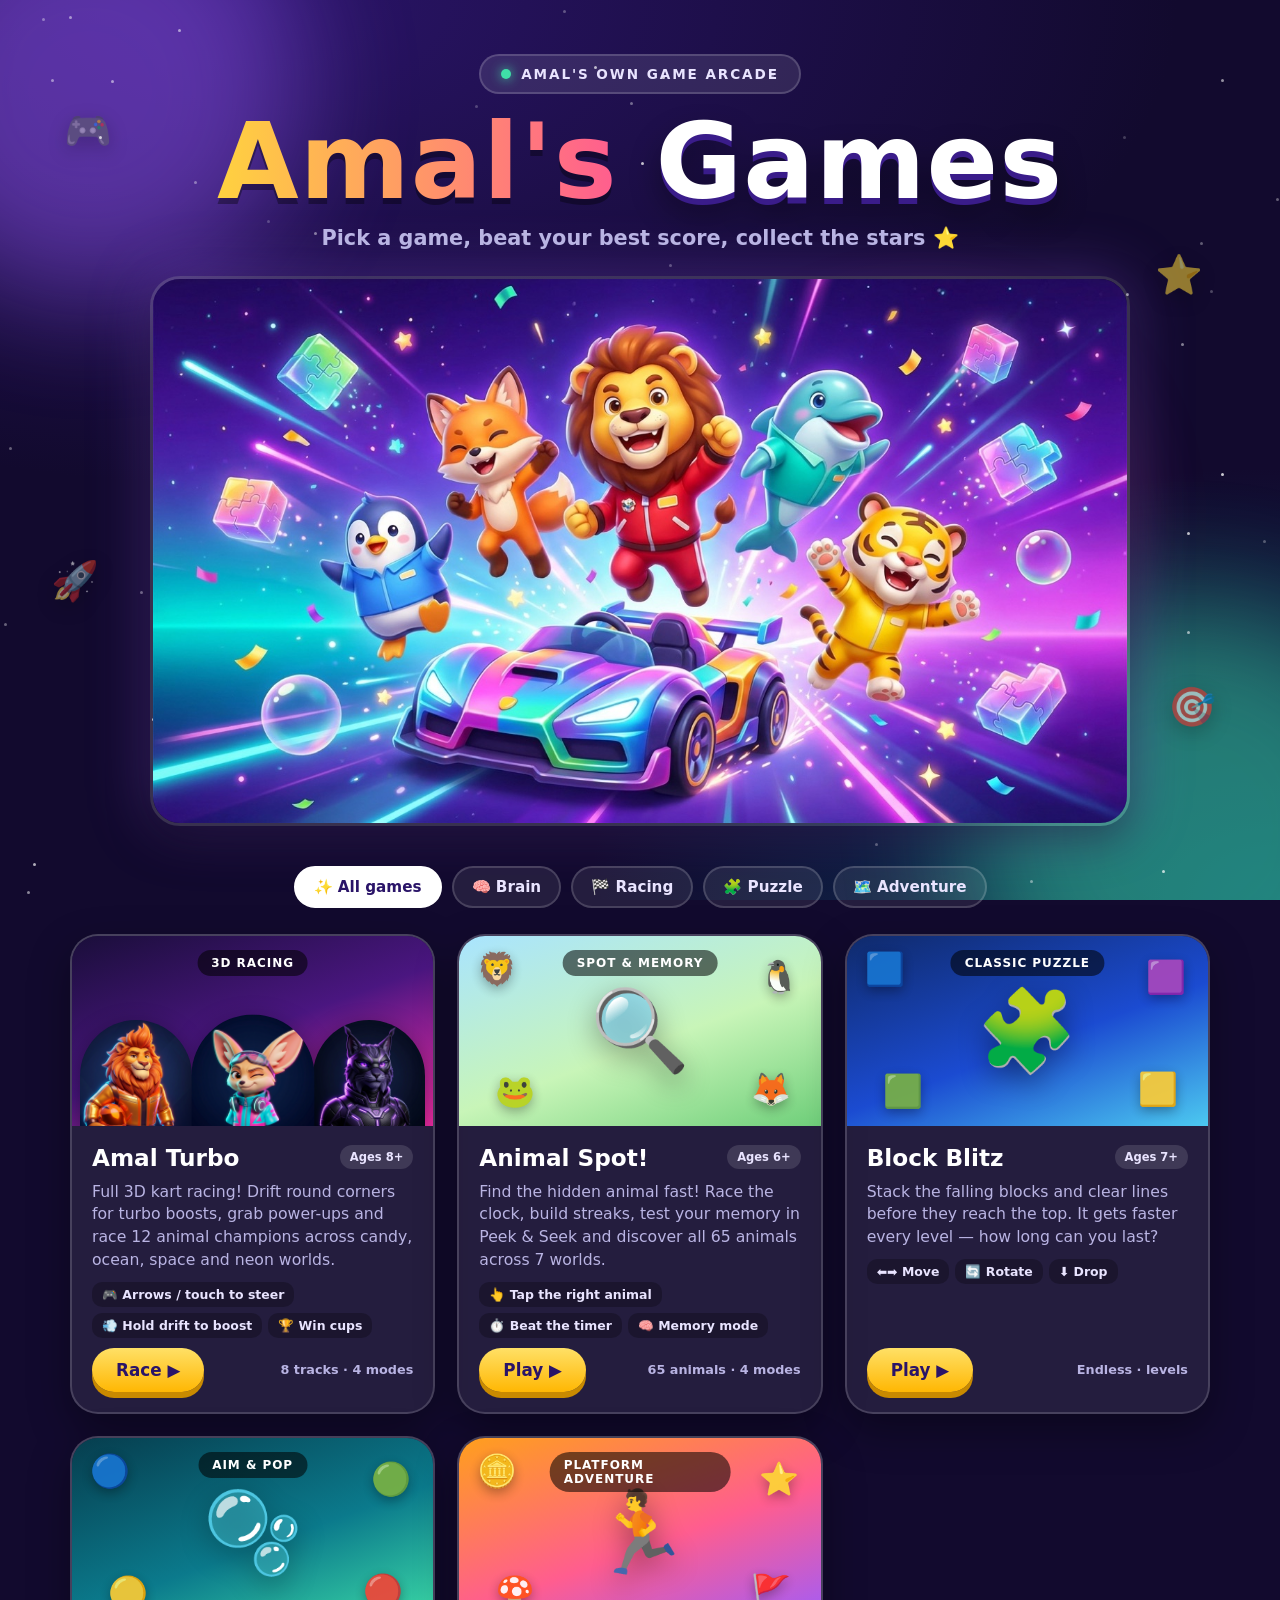
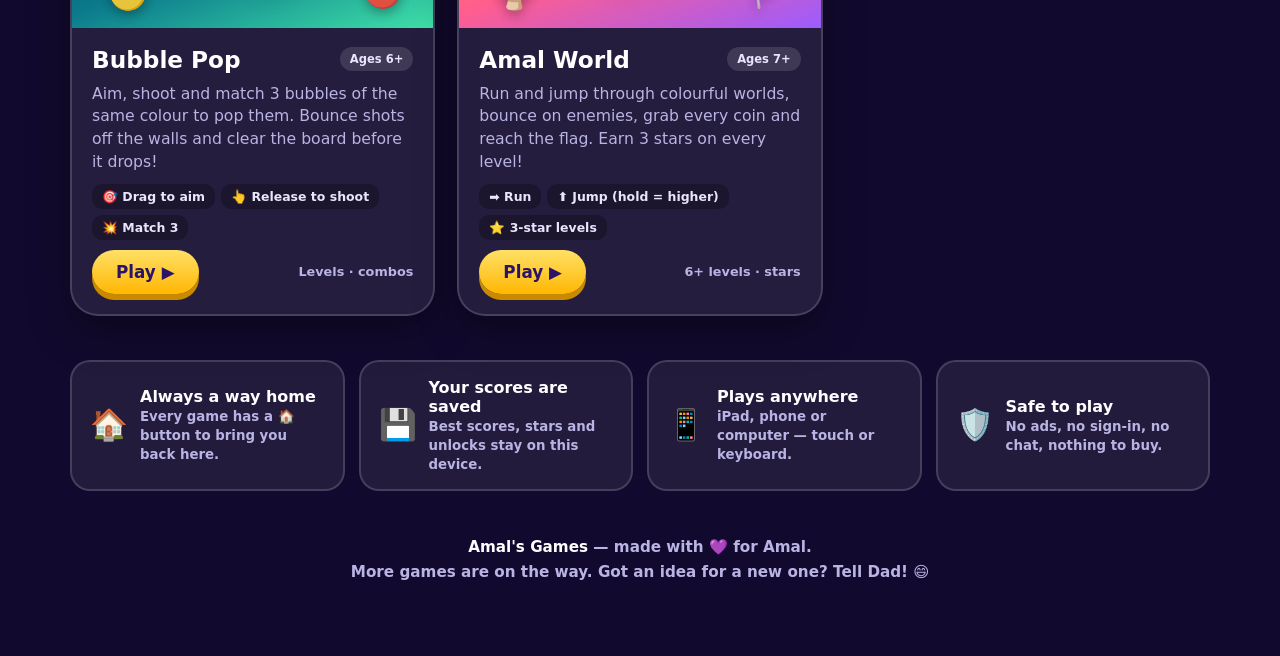
==== index.html @ 992d83ab "Amal's Games: rebrand + redesigned hub, 3 new games, back buttons, game refreshes - Rename hub to Am" ====
<!doctype html>
<html lang="en">
<head>
  <meta charset="UTF-8" />
  <meta name="viewport" content="width=device-width, initial-scale=1.0, viewport-fit=cover" />
  <meta name="description" content="Amal's Games — a cool collection of fun, safe games made for Amal." />
  <meta name="theme-color" content="#1a0b3d" />
  <meta name="apple-mobile-web-app-capable" content="yes" />
  <meta name="apple-mobile-web-app-title" content="Amal's Games" />
  <link rel="apple-touch-icon" href="./animal-spot/icons/icon-192.png" />
  <title>Amal's Games</title>
  <style>
    :root {
      --bg1: #120a2e; --bg2: #2a1468; --bg3: #0b3b5e;
      --ink: #ffffff; --muted: #b9b4e3;
      --sun: #ffd23f; --coral: #ff5d8f; --mint: #3fe0a8; --sky: #4cc9f0; --violet: #9b5cff; --orange: #ff9f1c;
      --card: rgba(255,255,255,0.08);
      --edge: rgba(255,255,255,0.16);
      --shadow: 0 16px 40px rgba(0,0,0,0.35);
    }
    * { box-sizing: border-box; margin: 0; padding: 0; }
    html, body { min-height: 100%; }
    body {
      font-family: "SF Pro Rounded", ui-rounded, "Hiragino Maru Gothic ProN", "Segoe UI", system-ui, sans-serif;
      color: var(--ink);
      background: radial-gradient(120% 90% at 20% 0%, var(--bg2), transparent 60%),
                  radial-gradient(90% 80% at 100% 100%, var(--bg3), transparent 60%),
                  var(--bg1);
      background-attachment: fixed;
      min-height: 100vh; overflow-x: hidden;
      -webkit-tap-highlight-color: transparent;
    }

    /* ---------- floating background ---------- */
    .bg { position: fixed; inset: 0; pointer-events: none; overflow: hidden; z-index: 0; }
    .star { position: absolute; width: 3px; height: 3px; border-radius: 50%; background: #fff; opacity: .5; animation: twinkle 3s ease-in-out infinite; }
    @keyframes twinkle { 50% { opacity: 1; transform: scale(1.6); } }
    .orb { position: absolute; border-radius: 50%; filter: blur(60px); opacity: .45; animation: drift 14s ease-in-out infinite alternate; }
    @keyframes drift { to { transform: translate(40px, -30px) scale(1.1); } }
    .floaty { position: absolute; font-size: 2.4rem; opacity: .55; animation: bob 7s ease-in-out infinite; filter: drop-shadow(0 6px 10px rgba(0,0,0,.4)); }
    @keyframes bob { 0%,100% { transform: translateY(0) rotate(-6deg); } 50% { transform: translateY(-22px) rotate(6deg); } }

    .wrap { position: relative; z-index: 1; max-width: 1180px; margin: 0 auto; padding: clamp(18px, 4vw, 44px) 20px 70px; }

    /* ---------- hero ---------- */
    .hero { text-align: center; padding: 10px 0 30px; }
    .badge { display: inline-flex; gap: 10px; align-items: center; padding: 10px 20px; border-radius: 999px;
      background: rgba(255,255,255,.1); border: 2px solid var(--edge); font-weight: 800; letter-spacing: .14em; font-size: .85rem; text-transform: uppercase; color: #e9e4ff; }
    .badge .dot { width: 10px; height: 10px; border-radius: 50%; background: var(--mint); box-shadow: 0 0 12px var(--mint); animation: twinkle 1.6s infinite; }
    h1 { margin-top: 18px; font-size: clamp(3rem, 12vw, 6.6rem); line-height: .95; font-weight: 900; letter-spacing: .01em; }
    h1 .a { background: linear-gradient(90deg, var(--sun), var(--coral)); -webkit-background-clip: text; background-clip: text; color: transparent; filter: drop-shadow(0 6px 0 rgba(0,0,0,.35)); }
    h1 .g { color: #fff; text-shadow: 0 6px 0 #3a1c8a, 0 16px 30px rgba(0,0,0,.4); }
    .tag { margin-top: 14px; color: var(--muted); font-weight: 700; font-size: clamp(1rem, 3.4vw, 1.3rem); }
    .hero-art { margin: 26px auto 0; max-width: 980px; border-radius: 30px; overflow: hidden; border: 3px solid var(--edge); box-shadow: var(--shadow), 0 0 60px rgba(155,92,255,.35); }
    .hero-art img { display: block; width: 100%; height: auto; }
    .avatar-row { display: flex; justify-content: center; gap: 8px; margin-top: 22px; flex-wrap: wrap; }
    .avatar-row span { font-size: 2rem; width: 58px; height: 58px; display: grid; place-items: center; border-radius: 18px; background: rgba(255,255,255,.1); border: 2px solid var(--edge); animation: bob 5s ease-in-out infinite; }
    .avatar-row span:nth-child(2n) { animation-delay: .6s; } .avatar-row span:nth-child(3n) { animation-delay: 1.2s; }

    /* ---------- filter chips ---------- */
    .chips { display: flex; gap: 10px; flex-wrap: wrap; justify-content: center; margin: 10px 0 26px; }
    .chip { padding: 10px 18px; border-radius: 999px; font-weight: 800; background: rgba(255,255,255,.08); border: 2px solid var(--edge); color: #e9e4ff; cursor: pointer; font-size: .95rem; transition: transform .15s, background .15s; font-family: inherit; }
    .chip:hover { transform: translateY(-2px); }
    .chip.on { background: #fff; color: #2a1468; border-color: #fff; }

    /* ---------- game grid ---------- */
    .grid { display: grid; grid-template-columns: repeat(auto-fill, minmax(290px, 1fr)); gap: 22px; }
    .game { position: relative; display: flex; flex-direction: column; border-radius: 28px; overflow: hidden; text-decoration: none; color: inherit;
      background: var(--card); border: 2px solid var(--edge); box-shadow: var(--shadow); transition: transform .18s ease, box-shadow .18s ease, border-color .18s; }
    .game:hover, .game:focus-visible { transform: translateY(-8px) scale(1.01); border-color: rgba(255,255,255,.4); box-shadow: 0 26px 60px rgba(0,0,0,.5); outline: none; }
    .game.hidden { display: none; }
    .art { position: relative; height: 190px; overflow: hidden; display: grid; place-items: center; }
    .art .big { font-size: 5rem; z-index: 2; filter: drop-shadow(0 10px 14px rgba(0,0,0,.4)); transition: transform .25s; }
    .game:hover .art .big { transform: scale(1.12) rotate(-4deg); }
    .art .mini { position: absolute; font-size: 2rem; opacity: .9; filter: drop-shadow(0 4px 6px rgba(0,0,0,.35)); animation: bob 6s ease-in-out infinite; }
    .m1 { top: 14px; left: 18px; } .m2 { top: 22px; right: 22px; animation-delay: .8s !important; } .m3 { bottom: 16px; left: 36px; animation-delay: 1.6s !important; } .m4 { bottom: 18px; right: 30px; animation-delay: 2.4s !important; }
    .art .racer { position: absolute; bottom: -6px; width: 112px; height: 112px; object-fit: cover; border-radius: 50% 50% 0 0; filter: drop-shadow(0 8px 12px rgba(0,0,0,.45)); transition: transform .25s; }
    .art .r1 { left: 8px; } .art .r2 { left: 50%; transform: translateX(-50%) scale(1.1); z-index: 1; } .art .r3 { right: 8px; }
    .game:hover .art .r1 { transform: translateY(-6px) rotate(-4deg); } .game:hover .art .r3 { transform: translateY(-6px) rotate(4deg); }
    .art.turbo .big { position: absolute; bottom: 10px; right: 46%; font-size: 2.6rem; display: none; }
    .pill { position: absolute; top: 14px; left: 50%; transform: translateX(-50%); padding: 6px 14px; border-radius: 999px; font-size: .75rem; font-weight: 900; letter-spacing: .08em; text-transform: uppercase; background: rgba(0,0,0,.55); color: #fff; z-index: 3; }
    .body { padding: 18px 20px 20px; display: flex; flex-direction: column; gap: 10px; flex: 1; }
    .title { display: flex; align-items: center; justify-content: space-between; gap: 10px; }
    .title h2 { font-size: 1.45rem; font-weight: 900; }
    .age { font-size: .72rem; font-weight: 900; padding: 5px 10px; border-radius: 999px; background: rgba(255,255,255,.12); color: #e9e4ff; white-space: nowrap; }
    .desc { color: var(--muted); font-size: .98rem; line-height: 1.45; }
    .how { display: flex; flex-wrap: wrap; gap: 6px; }
    .how span { font-size: .78rem; font-weight: 800; padding: 5px 10px; border-radius: 10px; background: rgba(0,0,0,.25); color: #e9e4ff; }
    .cta { margin-top: auto; display: flex; align-items: center; justify-content: space-between; gap: 10px; }
    .play { font-weight: 900; font-size: 1.05rem; padding: 12px 24px; border-radius: 999px; color: #2a1468; background: linear-gradient(180deg, #ffe066, #ffb703); box-shadow: 0 6px 0 #c98a00; }
    .game:hover .play { filter: brightness(1.06); }
    .meta { font-size: .8rem; color: var(--muted); font-weight: 700; }

    /* per-game art backgrounds */
    .art.spot   { background: linear-gradient(160deg, #a9e4ff, #c8f5b8 55%, #6fcf7a); }
    .art.turbo  { background: linear-gradient(160deg, #1a0e3a, #4a1680 50%, #ff2fb0); }
    .art.blitz  { background: linear-gradient(160deg, #0f2a6b, #1b4bd1 55%, #4cc9f0); }
    .art.bubble { background: linear-gradient(160deg, #063d4e, #0b7a8c 55%, #3fe0a8); }
    .art.world  { background: linear-gradient(160deg, #ff9f1c, #ff5d8f 55%, #9b5cff); }

    /* ---------- how it works strip ---------- */
    .strip { margin-top: 44px; display: grid; grid-template-columns: repeat(auto-fit, minmax(220px, 1fr)); gap: 14px; }
    .tip { background: rgba(255,255,255,.07); border: 2px solid var(--edge); border-radius: 20px; padding: 16px 18px; display: flex; gap: 12px; align-items: center; }
    .tip .ico { font-size: 1.9rem; }
    .tip b { display: block; font-size: 1rem; } .tip small { color: var(--muted); font-weight: 600; }

    footer { text-align: center; color: var(--muted); margin-top: 44px; font-weight: 700; line-height: 1.7; font-size: .95rem; }
    footer b { color: #fff; }

    @media (prefers-reduced-motion: reduce) { .star, .orb, .floaty, .avatar-row span, .art .mini, .badge .dot { animation: none; } }
  </style>
</head>
<body>
  <div class="bg" aria-hidden="true">
    <div class="orb" style="width:420px;height:420px;background:#9b5cff;top:-120px;left:-120px"></div>
    <div class="orb" style="width:460px;height:460px;background:#3fe0a8;bottom:-160px;right:-140px;animation-delay:3s"></div>
    <div class="orb" style="width:320px;height:320px;background:#ff5d8f;top:40%;left:60%;animation-delay:6s"></div>
    <span class="floaty" style="top:12%;left:5%">🎮</span>
    <span class="floaty" style="top:28%;right:6%;animation-delay:1s">⭐</span>
    <span class="floaty" style="top:62%;left:4%;animation-delay:2s">🚀</span>
    <span class="floaty" style="top:76%;right:5%;animation-delay:3s">🎯</span>
    <span class="floaty" style="top:48%;left:48%;animation-delay:4s;font-size:1.6rem">✨</span>
  </div>

  <div class="wrap">
    <header class="hero">
      <div class="badge"><span class="dot"></span> Amal's own game arcade</div>
      <h1><span class="a">Amal's</span> <span class="g">Games</span></h1>
      <p class="tag">Pick a game, beat your best score, collect the stars ⭐</p>
      <div class="hero-art"><img src="./assets/hero.jpg" alt="Amal's Games characters cheering" loading="eager" /></div>
    </header>

    <nav class="chips" aria-label="Filter games">
      <button class="chip on" data-f="all">✨ All games</button>
      <button class="chip" data-f="brain">🧠 Brain</button>
      <button class="chip" data-f="racing">🏁 Racing</button>
      <button class="chip" data-f="puzzle">🧩 Puzzle</button>
      <button class="chip" data-f="adventure">🗺️ Adventure</button>
    </nav>

    <main class="grid" id="grid">

      <a class="game" href="./amal-turbo/index.html" data-type="racing" aria-label="Play Amal Turbo">
        <div class="art turbo">
          <span class="pill">3D Racing</span>
          <img class="racer r1" src="./amal-turbo/racers/leo.png" alt="" />
          <img class="racer r2" src="./amal-turbo/racers/kiki.png" alt="" />
          <img class="racer r3" src="./amal-turbo/racers/shadow.png" alt="" />
          <span class="big">🏎️</span>
        </div>
        <div class="body">
          <div class="title"><h2>Amal Turbo</h2><span class="age">Ages 8+</span></div>
          <p class="desc">Full 3D kart racing! Drift round corners for turbo boosts, grab power-ups and race 12 animal champions across candy, ocean, space and neon worlds.</p>
          <div class="how"><span>🎮 Arrows / touch to steer</span><span>💨 Hold drift to boost</span><span>🏆 Win cups</span></div>
          <div class="cta"><span class="play">Race ▶</span><span class="meta">8 tracks · 4 modes</span></div>
        </div>
      </a>

      <a class="game" href="./animal-spot/index.html" data-type="brain" aria-label="Play Animal Spot">
        <div class="art spot">
          <span class="pill">Spot & Memory</span>
          <span class="mini m1">🦁</span><span class="mini m2">🐧</span><span class="mini m3">🐸</span><span class="mini m4">🦊</span>
          <span class="big">🔍</span>
        </div>
        <div class="body">
          <div class="title"><h2>Animal Spot!</h2><span class="age">Ages 6+</span></div>
          <p class="desc">Find the hidden animal fast! Race the clock, build streaks, test your memory in Peek &amp; Seek and discover all 65 animals across 7 worlds.</p>
          <div class="how"><span>👆 Tap the right animal</span><span>⏱️ Beat the timer</span><span>🧠 Memory mode</span></div>
          <div class="cta"><span class="play">Play ▶</span><span class="meta">65 animals · 4 modes</span></div>
        </div>
      </a>

      <a class="game" href="./block-blitz/index.html" data-type="puzzle" aria-label="Play Block Blitz">
        <div class="art blitz">
          <span class="pill">Classic Puzzle</span>
          <span class="mini m1">🟦</span><span class="mini m2">🟪</span><span class="mini m3">🟩</span><span class="mini m4">🟨</span>
          <span class="big">🧩</span>
        </div>
        <div class="body">
          <div class="title"><h2>Block Blitz</h2><span class="age">Ages 7+</span></div>
          <p class="desc">Stack the falling blocks and clear lines before they reach the top. It gets faster every level — how long can you last?</p>
          <div class="how"><span>⬅️➡️ Move</span><span>🔄 Rotate</span><span>⬇️ Drop</span></div>
          <div class="cta"><span class="play">Play ▶</span><span class="meta">Endless · levels</span></div>
        </div>
      </a>

      <a class="game" href="./bubble-pop/index.html" data-type="puzzle" aria-label="Play Bubble Pop">
        <div class="art bubble">
          <span class="pill">Aim & Pop</span>
          <span class="mini m1">🔵</span><span class="mini m2">🟢</span><span class="mini m3">🟡</span><span class="mini m4">🔴</span>
          <span class="big">🫧</span>
        </div>
        <div class="body">
          <div class="title"><h2>Bubble Pop</h2><span class="age">Ages 6+</span></div>
          <p class="desc">Aim, shoot and match 3 bubbles of the same colour to pop them. Bounce shots off the walls and clear the board before it drops!</p>
          <div class="how"><span>🎯 Drag to aim</span><span>👆 Release to shoot</span><span>💥 Match 3</span></div>
          <div class="cta"><span class="play">Play ▶</span><span class="meta">Levels · combos</span></div>
        </div>
      </a>

      <a class="game" href="./amal-world/index.html" data-type="adventure" aria-label="Play Amal World">
        <div class="art world">
          <span class="pill">Platform Adventure</span>
          <span class="mini m1">🪙</span><span class="mini m2">⭐</span><span class="mini m3">🍄</span><span class="mini m4">🚩</span>
          <span class="big">🏃</span>
        </div>
        <div class="body">
          <div class="title"><h2>Amal World</h2><span class="age">Ages 7+</span></div>
          <p class="desc">Run and jump through colourful worlds, bounce on enemies, grab every coin and reach the flag. Earn 3 stars on every level!</p>
          <div class="how"><span>➡️ Run</span><span>⬆️ Jump (hold = higher)</span><span>⭐ 3-star levels</span></div>
          <div class="cta"><span class="play">Play ▶</span><span class="meta">6+ levels · stars</span></div>
        </div>
      </a>

    </main>

    <section class="strip" aria-label="Tips">
      <div class="tip"><span class="ico">🏠</span><div><b>Always a way home</b><small>Every game has a 🏠 button to bring you back here.</small></div></div>
      <div class="tip"><span class="ico">💾</span><div><b>Your scores are saved</b><small>Best scores, stars and unlocks stay on this device.</small></div></div>
      <div class="tip"><span class="ico">📱</span><div><b>Plays anywhere</b><small>iPad, phone or computer — touch or keyboard.</small></div></div>
      <div class="tip"><span class="ico">🛡️</span><div><b>Safe to play</b><small>No ads, no sign-in, no chat, nothing to buy.</small></div></div>
    </section>

    <footer>
      <b>Amal's Games</b> — made with 💜 for Amal.<br />
      More games are on the way. Got an idea for a new one? Tell Dad! 😄
    </footer>
  </div>

  <script>
    // filter chips
    const chips = document.querySelectorAll('.chip');
    const cards = document.querySelectorAll('.game');
    chips.forEach((c) => c.addEventListener('click', () => {
      chips.forEach((x) => x.classList.remove('on')); c.classList.add('on');
      const f = c.dataset.f;
      cards.forEach((g) => g.classList.toggle('hidden', f !== 'all' && g.dataset.type !== f));
    }));
    // twinkling stars
    const bg = document.querySelector('.bg');
    for (let i = 0; i < 70; i++) {
      const s = document.createElement('span'); s.className = 'star';
      s.style.left = Math.random() * 100 + '%'; s.style.top = Math.random() * 100 + '%';
      s.style.animationDelay = (Math.random() * 3) + 's'; s.style.opacity = (0.2 + Math.random() * 0.6).toFixed(2);
      bg.appendChild(s);
    }
  </script>
</body>
</html>
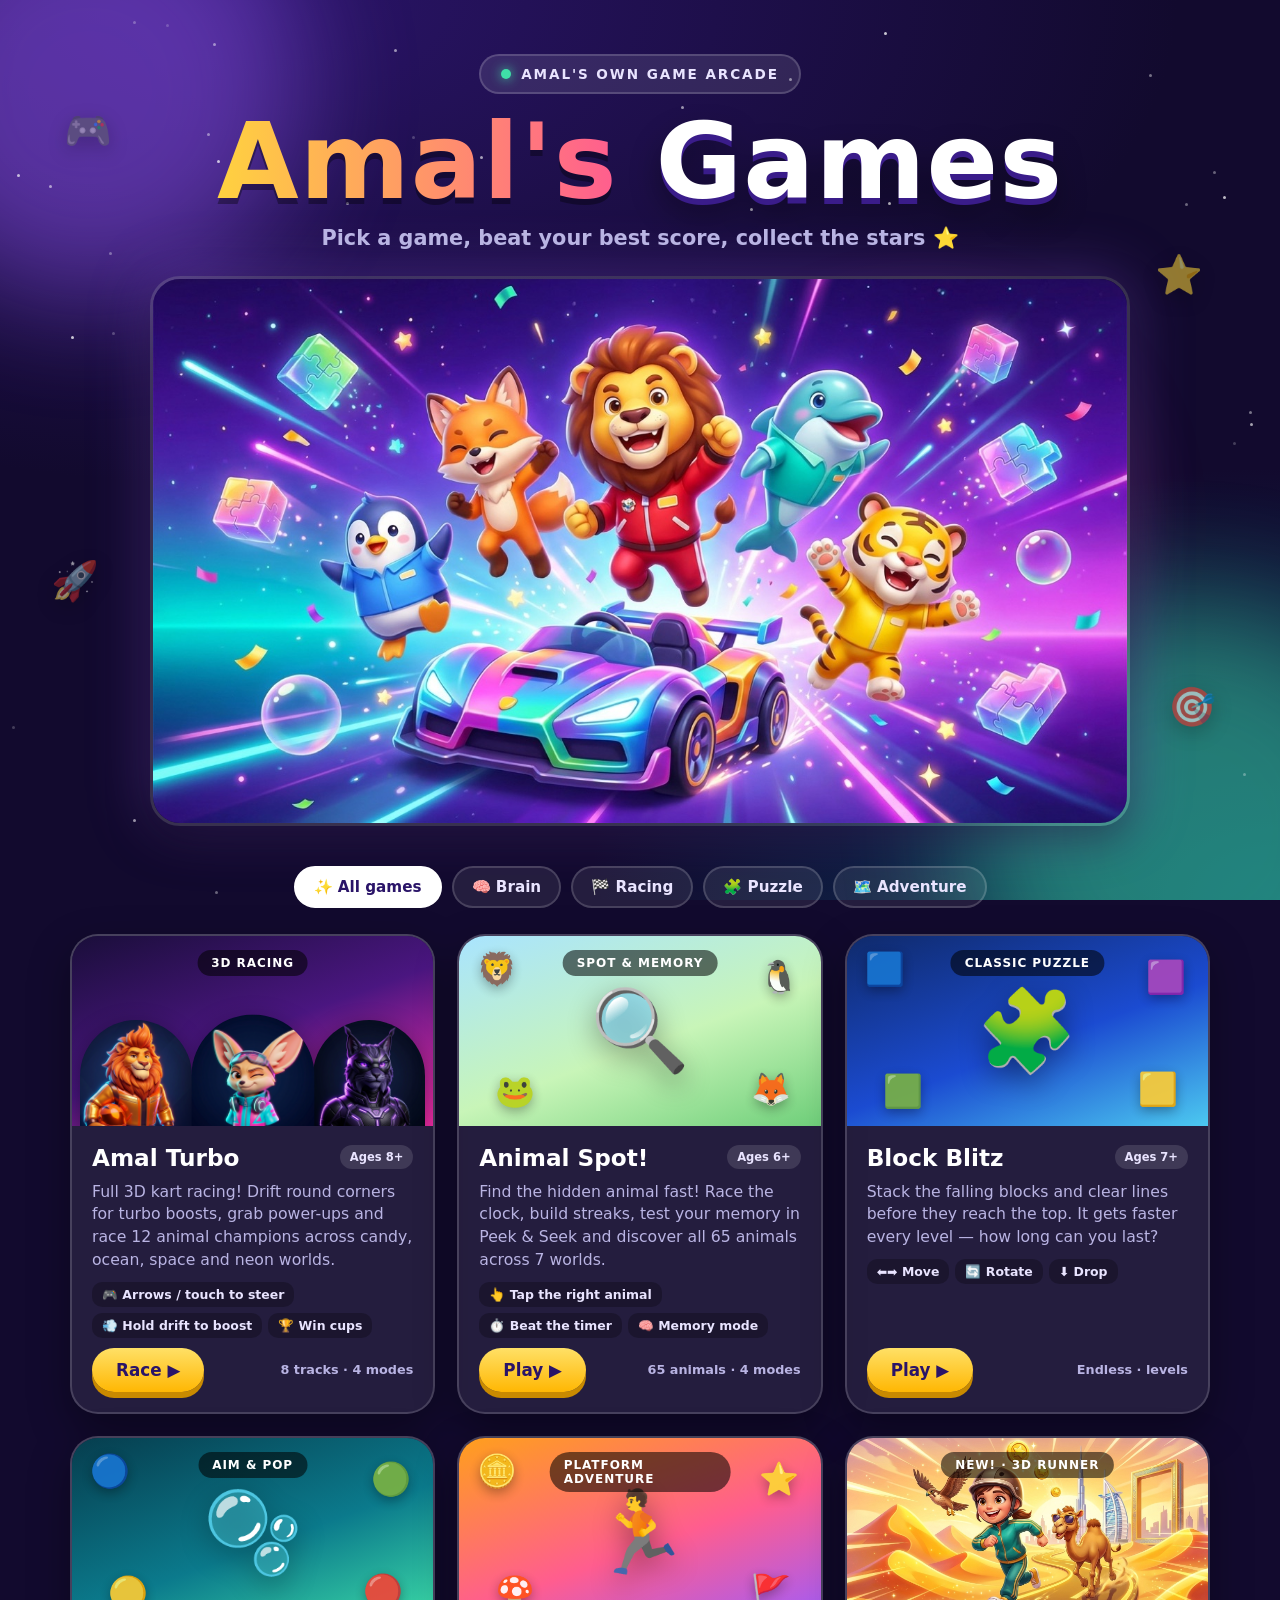
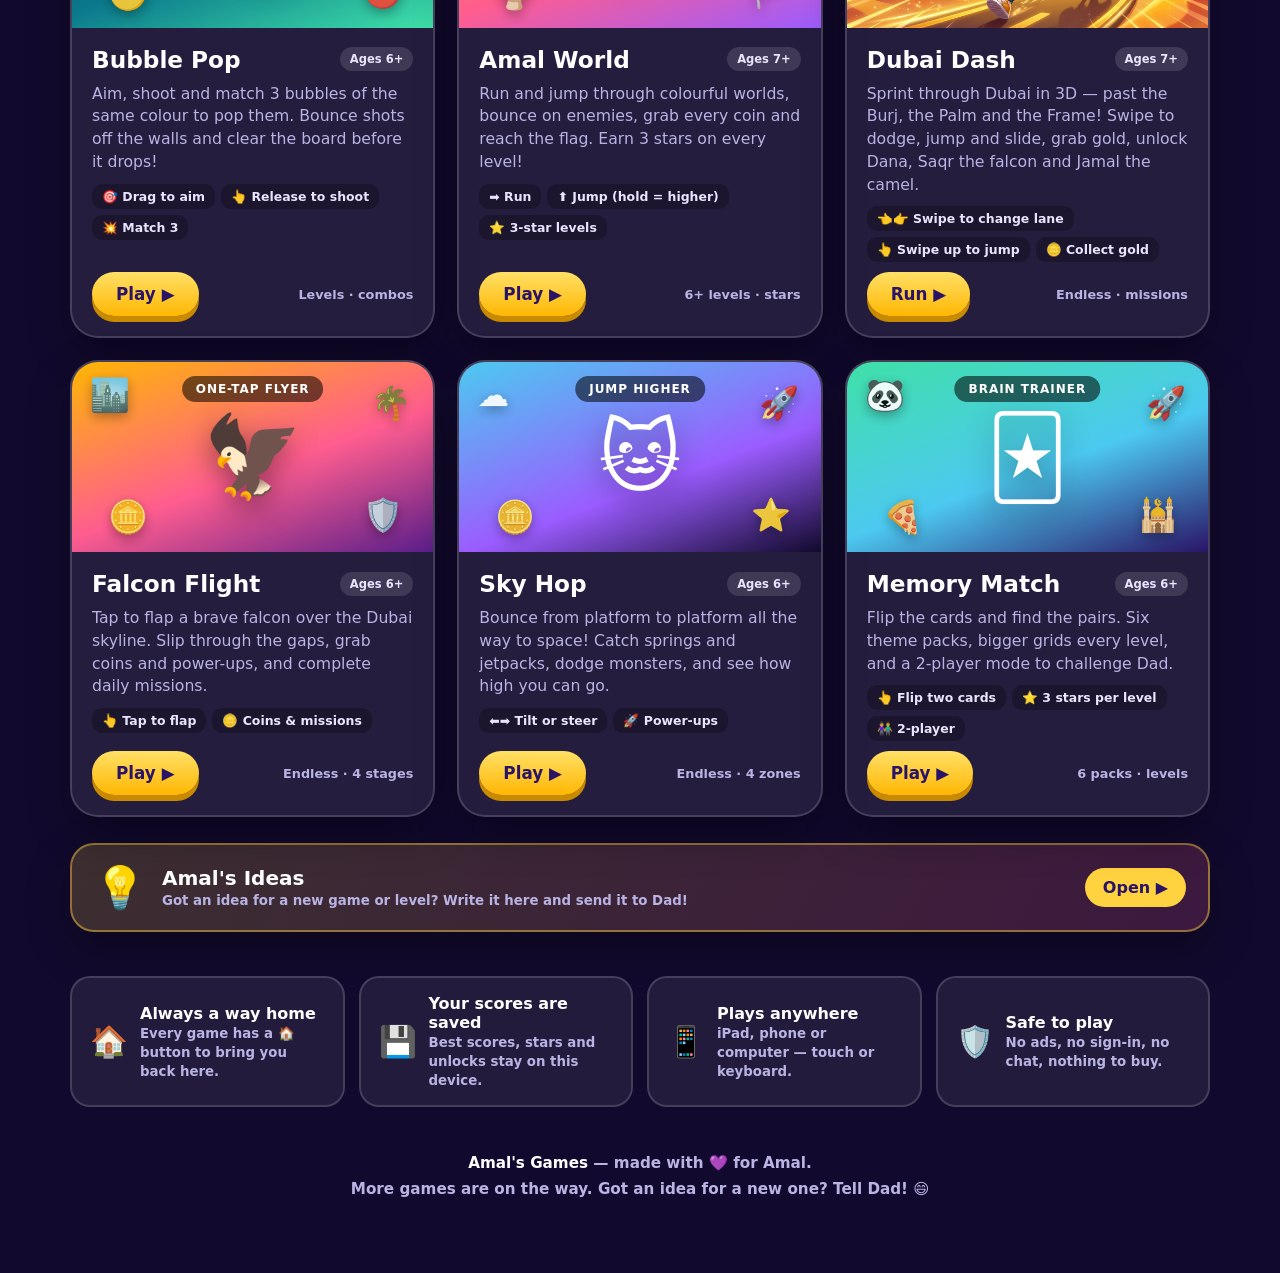
==== commit 4bec602b: "Amal's Games: Dubai Dash, Falcon Flight, Sky Hop, Memory Match, Amal's Ideas, Turbo 3D pass - Dubai " ====
--- a/index.html
+++ b/index.html
@@ -98,6 +98,12 @@
     .art.bubble { background: linear-gradient(160deg, #063d4e, #0b7a8c 55%, #3fe0a8); }
     .art.world  { background: linear-gradient(160deg, #ff9f1c, #ff5d8f 55%, #9b5cff); }
 
+    .ideas-banner { margin-top: 26px; display: flex; align-items: center; gap: 16px; padding: 18px 22px; border-radius: 24px; text-decoration: none; color: #fff;
+      background: linear-gradient(120deg, rgba(255,210,63,.18), rgba(255,93,143,.18)); border: 2px solid rgba(255,210,63,.45); box-shadow: var(--shadow); transition: transform .18s; }
+    .ideas-banner:hover { transform: translateY(-4px); }
+    .ideas-banner .ib-ico { font-size: 2.6rem; }
+    .ideas-banner b { font-size: 1.25rem; } .ideas-banner small { color: var(--muted); font-weight: 700; }
+    .ideas-banner .ib-go { margin-left: auto; font-weight: 900; padding: 10px 18px; border-radius: 999px; background: var(--sun); color: #2a1468; white-space: nowrap; }
     /* ---------- how it works strip ---------- */
     .strip { margin-top: 44px; display: grid; grid-template-columns: repeat(auto-fit, minmax(220px, 1fr)); gap: 14px; }
     .tip { background: rgba(255,255,255,.07); border: 2px solid var(--edge); border-radius: 20px; padding: 16px 18px; display: flex; gap: 12px; align-items: center; }
@@ -212,7 +218,66 @@
         </div>
       </a>
 
+      <a class="game" href="./dubai-dash/index.html" data-type="racing" aria-label="Play Dubai Dash">
+        <div class="art" style="background:url('./dubai-dash/art/hero.jpg') center/cover, linear-gradient(160deg,#2a1468,#ff7a2f 60%,#ffd23f)">
+          <span class="pill">New! · 3D Runner</span>
+        </div>
+        <div class="body">
+          <div class="title"><h2>Dubai Dash</h2><span class="age">Ages 7+</span></div>
+          <p class="desc">Sprint through Dubai in 3D — past the Burj, the Palm and the Frame! Swipe to dodge, jump and slide, grab gold, unlock Dana, Saqr the falcon and Jamal the camel.</p>
+          <div class="how"><span>👈👉 Swipe to change lane</span><span>👆 Swipe up to jump</span><span>🪙 Collect gold</span></div>
+          <div class="cta"><span class="play">Run ▶</span><span class="meta">Endless · missions</span></div>
+        </div>
+      </a>
+
+      <a class="game" href="./falcon-flight/index.html" data-type="adventure" aria-label="Play Falcon Flight">
+        <div class="art" style="background:linear-gradient(160deg,#ffb703,#ff5d8f 55%,#5a1e8a)">
+          <span class="pill">One-tap Flyer</span>
+          <span class="mini m1">🏙️</span><span class="mini m2">🌴</span><span class="mini m3">🪙</span><span class="mini m4">🛡️</span>
+          <span class="big">🦅</span>
+        </div>
+        <div class="body">
+          <div class="title"><h2>Falcon Flight</h2><span class="age">Ages 6+</span></div>
+          <p class="desc">Tap to flap a brave falcon over the Dubai skyline. Slip through the gaps, grab coins and power-ups, and complete daily missions.</p>
+          <div class="how"><span>👆 Tap to flap</span><span>🪙 Coins & missions</span></div>
+          <div class="cta"><span class="play">Play ▶</span><span class="meta">Endless · 4 stages</span></div>
+        </div>
+      </a>
+
+      <a class="game" href="./sky-hop/index.html" data-type="adventure" aria-label="Play Sky Hop">
+        <div class="art" style="background:linear-gradient(160deg,#4cc9f0,#9b5cff 60%,#120a2e)">
+          <span class="pill">Jump Higher</span>
+          <span class="mini m1">☁️</span><span class="mini m2">🚀</span><span class="mini m3">🪙</span><span class="mini m4">⭐</span>
+          <span class="big">🐱</span>
+        </div>
+        <div class="body">
+          <div class="title"><h2>Sky Hop</h2><span class="age">Ages 6+</span></div>
+          <p class="desc">Bounce from platform to platform all the way to space! Catch springs and jetpacks, dodge monsters, and see how high you can go.</p>
+          <div class="how"><span>⬅️➡️ Tilt or steer</span><span>🚀 Power-ups</span></div>
+          <div class="cta"><span class="play">Play ▶</span><span class="meta">Endless · 4 zones</span></div>
+        </div>
+      </a>
+
+      <a class="game" href="./memory-match/index.html" data-type="brain" aria-label="Play Memory Match">
+        <div class="art" style="background:linear-gradient(160deg,#3fe0a8,#4cc9f0 55%,#2a1468)">
+          <span class="pill">Brain Trainer</span>
+          <span class="mini m1">🐼</span><span class="mini m2">🚀</span><span class="mini m3">🍕</span><span class="mini m4">🕌</span>
+          <span class="big">🃏</span>
+        </div>
+        <div class="body">
+          <div class="title"><h2>Memory Match</h2><span class="age">Ages 6+</span></div>
+          <p class="desc">Flip the cards and find the pairs. Six theme packs, bigger grids every level, and a 2-player mode to challenge Dad.</p>
+          <div class="how"><span>👆 Flip two cards</span><span>⭐ 3 stars per level</span><span>👫 2-player</span></div>
+          <div class="cta"><span class="play">Play ▶</span><span class="meta">6 packs · levels</span></div>
+        </div>
+      </a>
     </main>
+
+    <a class="ideas-banner" href="./ideas/index.html">
+      <span class="ib-ico">💡</span>
+      <span><b>Amal's Ideas</b><br /><small>Got an idea for a new game or level? Write it here and send it to Dad!</small></span>
+      <span class="ib-go">Open ▶</span>
+    </a>
 
     <section class="strip" aria-label="Tips">
       <div class="tip"><span class="ico">🏠</span><div><b>Always a way home</b><small>Every game has a 🏠 button to bring you back here.</small></div></div>
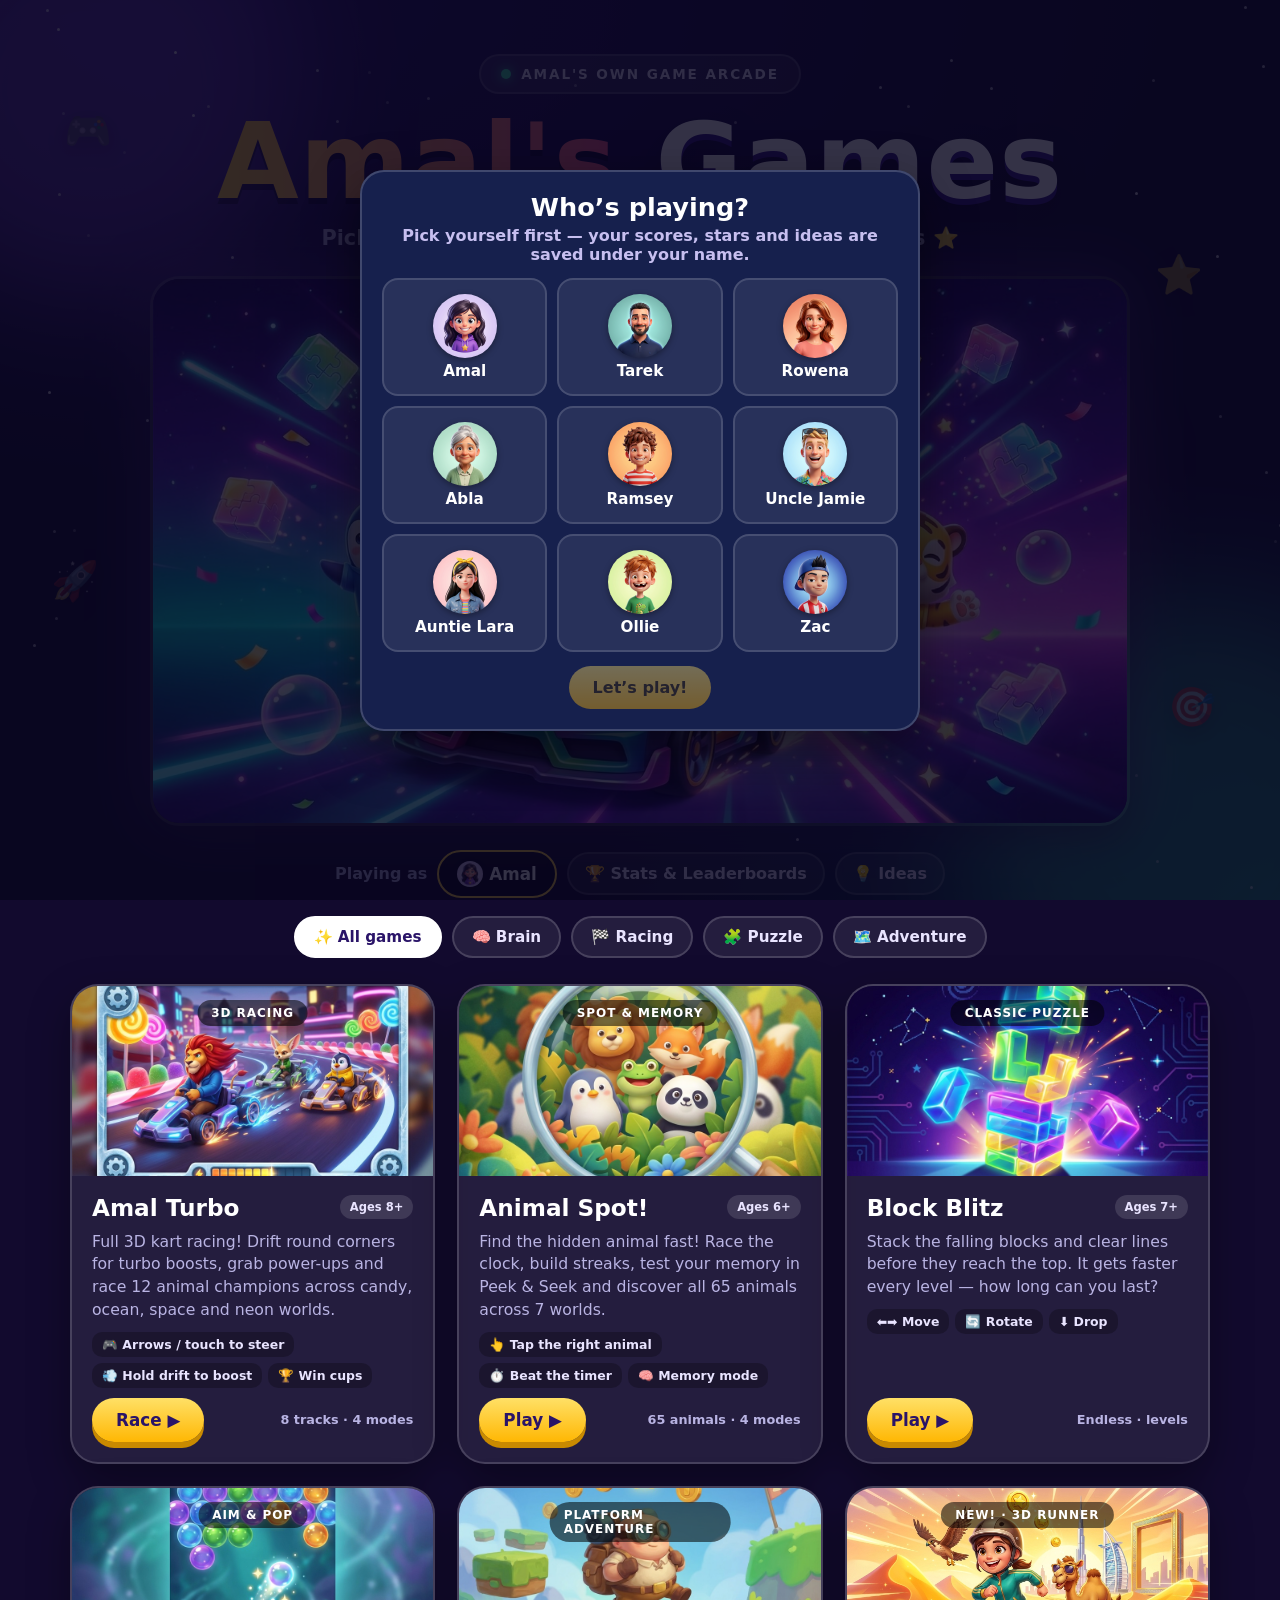
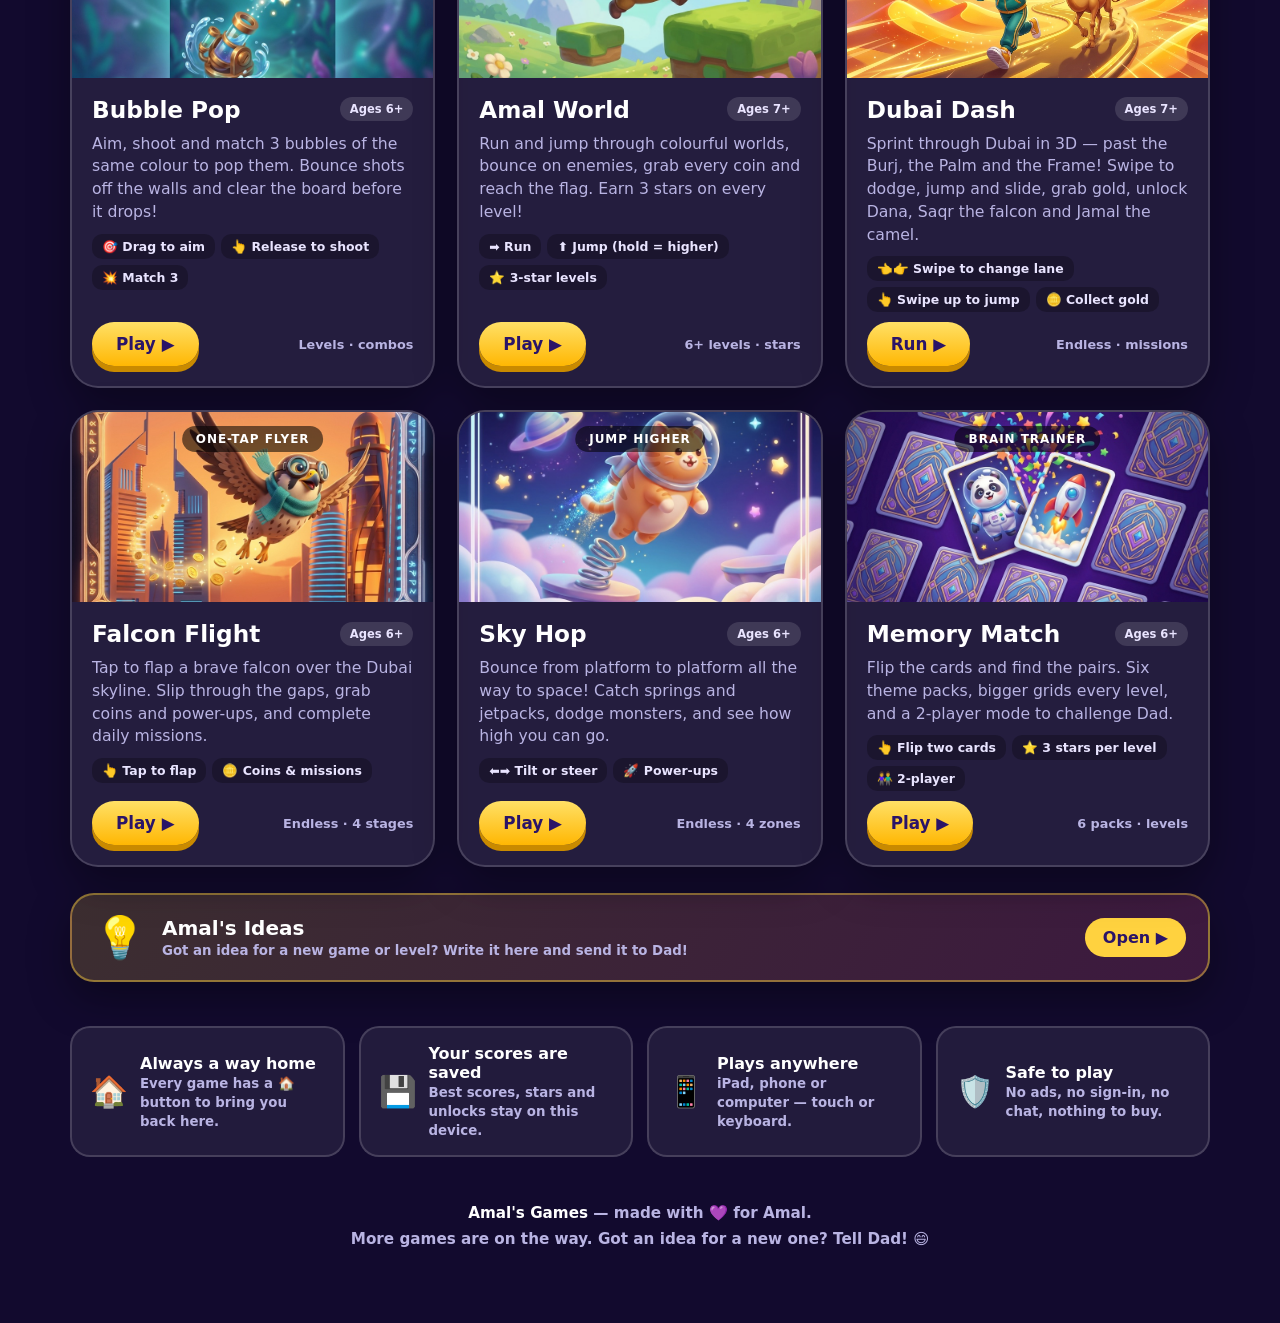
==== commit 368e8a21: "Player profiles, stats & leaderboards, immersive art pass - shared/arcade.js: 9 family profiles w/ g" ====
--- a/index.html
+++ b/index.html
@@ -9,7 +9,11 @@
   <meta name="apple-mobile-web-app-title" content="Amal's Games" />
   <link rel="apple-touch-icon" href="./animal-spot/icons/icon-192.png" />
   <title>Amal's Games</title>
+  <script src="./shared/arcade.js"></script>
   <style>
+    .whobar { position: relative; z-index: 2; display: flex; align-items: center; gap: 10px; flex-wrap: wrap; justify-content: center; margin: -6px 0 18px; }
+    .whobar .arc-chip { font-size: 1.05rem; padding: 12px 18px; border-color: var(--sun); }
+    .whobar a { color: #e9e4ff; font-weight: 900; text-decoration: none; padding: 10px 16px; border-radius: 999px; background: rgba(255,255,255,.08); border: 2px solid var(--edge); }
     :root {
       --bg1: #120a2e; --bg2: #2a1468; --bg3: #0b3b5e;
       --ink: #ffffff; --muted: #b9b4e3;
@@ -53,6 +57,7 @@
     .tag { margin-top: 14px; color: var(--muted); font-weight: 700; font-size: clamp(1rem, 3.4vw, 1.3rem); }
     .hero-art { margin: 26px auto 0; max-width: 980px; border-radius: 30px; overflow: hidden; border: 3px solid var(--edge); box-shadow: var(--shadow), 0 0 60px rgba(155,92,255,.35); }
     .hero-art img { display: block; width: 100%; height: auto; }
+    .hero-art { position: relative; } .hero-vid { position: absolute; inset: 0; width: 100%; height: 100%; object-fit: cover; }
     .avatar-row { display: flex; justify-content: center; gap: 8px; margin-top: 22px; flex-wrap: wrap; }
     .avatar-row span { font-size: 2rem; width: 58px; height: 58px; display: grid; place-items: center; border-radius: 18px; background: rgba(255,255,255,.1); border: 2px solid var(--edge); animation: bob 5s ease-in-out infinite; }
     .avatar-row span:nth-child(2n) { animation-delay: .6s; } .avatar-row span:nth-child(3n) { animation-delay: 1.2s; }
@@ -133,8 +138,10 @@
       <div class="badge"><span class="dot"></span> Amal's own game arcade</div>
       <h1><span class="a">Amal's</span> <span class="g">Games</span></h1>
       <p class="tag">Pick a game, beat your best score, collect the stars ⭐</p>
-      <div class="hero-art"><img src="./assets/hero.jpg" alt="Amal's Games characters cheering" loading="eager" /></div>
+      <div class="hero-art"><img src="./assets/hero.jpg" alt="Amal's Games characters cheering" loading="eager" /><video class="hero-vid" src="./assets/hero.mp4" poster="./assets/hero.jpg" autoplay muted loop playsinline aria-hidden="true"></video></div>
     </header>
+
+    <div class="whobar" id="whobar"><span class="muted" style="color:var(--muted);font-weight:800">Playing as</span></div>
 
     <nav class="chips" aria-label="Filter games">
       <button class="chip on" data-f="all">✨ All games</button>
@@ -147,13 +154,7 @@
     <main class="grid" id="grid">
 
       <a class="game" href="./amal-turbo/index.html" data-type="racing" aria-label="Play Amal Turbo">
-        <div class="art turbo">
-          <span class="pill">3D Racing</span>
-          <img class="racer r1" src="./amal-turbo/racers/leo.png" alt="" />
-          <img class="racer r2" src="./amal-turbo/racers/kiki.png" alt="" />
-          <img class="racer r3" src="./amal-turbo/racers/shadow.png" alt="" />
-          <span class="big">🏎️</span>
-        </div>
+        <div class="art" style="background:url('./art/cards/amal-turbo.jpg') center/cover"><span class="pill">3D Racing</span></div>
         <div class="body">
           <div class="title"><h2>Amal Turbo</h2><span class="age">Ages 8+</span></div>
           <p class="desc">Full 3D kart racing! Drift round corners for turbo boosts, grab power-ups and race 12 animal champions across candy, ocean, space and neon worlds.</p>
@@ -163,11 +164,7 @@
       </a>
 
       <a class="game" href="./animal-spot/index.html" data-type="brain" aria-label="Play Animal Spot">
-        <div class="art spot">
-          <span class="pill">Spot & Memory</span>
-          <span class="mini m1">🦁</span><span class="mini m2">🐧</span><span class="mini m3">🐸</span><span class="mini m4">🦊</span>
-          <span class="big">🔍</span>
-        </div>
+        <div class="art" style="background:url('./art/cards/animal-spot.jpg') center/cover"><span class="pill">Spot & Memory</span></div>
         <div class="body">
           <div class="title"><h2>Animal Spot!</h2><span class="age">Ages 6+</span></div>
           <p class="desc">Find the hidden animal fast! Race the clock, build streaks, test your memory in Peek &amp; Seek and discover all 65 animals across 7 worlds.</p>
@@ -177,11 +174,7 @@
       </a>
 
       <a class="game" href="./block-blitz/index.html" data-type="puzzle" aria-label="Play Block Blitz">
-        <div class="art blitz">
-          <span class="pill">Classic Puzzle</span>
-          <span class="mini m1">🟦</span><span class="mini m2">🟪</span><span class="mini m3">🟩</span><span class="mini m4">🟨</span>
-          <span class="big">🧩</span>
-        </div>
+        <div class="art" style="background:url('./art/cards/block-blitz.jpg') center/cover"><span class="pill">Classic Puzzle</span></div>
         <div class="body">
           <div class="title"><h2>Block Blitz</h2><span class="age">Ages 7+</span></div>
           <p class="desc">Stack the falling blocks and clear lines before they reach the top. It gets faster every level — how long can you last?</p>
@@ -191,11 +184,7 @@
       </a>
 
       <a class="game" href="./bubble-pop/index.html" data-type="puzzle" aria-label="Play Bubble Pop">
-        <div class="art bubble">
-          <span class="pill">Aim & Pop</span>
-          <span class="mini m1">🔵</span><span class="mini m2">🟢</span><span class="mini m3">🟡</span><span class="mini m4">🔴</span>
-          <span class="big">🫧</span>
-        </div>
+        <div class="art" style="background:url('./art/cards/bubble-pop.jpg') center/cover"><span class="pill">Aim & Pop</span></div>
         <div class="body">
           <div class="title"><h2>Bubble Pop</h2><span class="age">Ages 6+</span></div>
           <p class="desc">Aim, shoot and match 3 bubbles of the same colour to pop them. Bounce shots off the walls and clear the board before it drops!</p>
@@ -205,11 +194,7 @@
       </a>
 
       <a class="game" href="./amal-world/index.html" data-type="adventure" aria-label="Play Amal World">
-        <div class="art world">
-          <span class="pill">Platform Adventure</span>
-          <span class="mini m1">🪙</span><span class="mini m2">⭐</span><span class="mini m3">🍄</span><span class="mini m4">🚩</span>
-          <span class="big">🏃</span>
-        </div>
+        <div class="art" style="background:url('./art/cards/amal-world.jpg') center/cover"><span class="pill">Platform Adventure</span></div>
         <div class="body">
           <div class="title"><h2>Amal World</h2><span class="age">Ages 7+</span></div>
           <p class="desc">Run and jump through colourful worlds, bounce on enemies, grab every coin and reach the flag. Earn 3 stars on every level!</p>
@@ -231,11 +216,7 @@
       </a>
 
       <a class="game" href="./falcon-flight/index.html" data-type="adventure" aria-label="Play Falcon Flight">
-        <div class="art" style="background:linear-gradient(160deg,#ffb703,#ff5d8f 55%,#5a1e8a)">
-          <span class="pill">One-tap Flyer</span>
-          <span class="mini m1">🏙️</span><span class="mini m2">🌴</span><span class="mini m3">🪙</span><span class="mini m4">🛡️</span>
-          <span class="big">🦅</span>
-        </div>
+        <div class="art" style="background:url('./art/cards/falcon-flight.jpg') center/cover"><span class="pill">One-tap Flyer</span></div>
         <div class="body">
           <div class="title"><h2>Falcon Flight</h2><span class="age">Ages 6+</span></div>
           <p class="desc">Tap to flap a brave falcon over the Dubai skyline. Slip through the gaps, grab coins and power-ups, and complete daily missions.</p>
@@ -245,11 +226,7 @@
       </a>
 
       <a class="game" href="./sky-hop/index.html" data-type="adventure" aria-label="Play Sky Hop">
-        <div class="art" style="background:linear-gradient(160deg,#4cc9f0,#9b5cff 60%,#120a2e)">
-          <span class="pill">Jump Higher</span>
-          <span class="mini m1">☁️</span><span class="mini m2">🚀</span><span class="mini m3">🪙</span><span class="mini m4">⭐</span>
-          <span class="big">🐱</span>
-        </div>
+        <div class="art" style="background:url('./art/cards/sky-hop.jpg') center/cover"><span class="pill">Jump Higher</span></div>
         <div class="body">
           <div class="title"><h2>Sky Hop</h2><span class="age">Ages 6+</span></div>
           <p class="desc">Bounce from platform to platform all the way to space! Catch springs and jetpacks, dodge monsters, and see how high you can go.</p>
@@ -259,11 +236,7 @@
       </a>
 
       <a class="game" href="./memory-match/index.html" data-type="brain" aria-label="Play Memory Match">
-        <div class="art" style="background:linear-gradient(160deg,#3fe0a8,#4cc9f0 55%,#2a1468)">
-          <span class="pill">Brain Trainer</span>
-          <span class="mini m1">🐼</span><span class="mini m2">🚀</span><span class="mini m3">🍕</span><span class="mini m4">🕌</span>
-          <span class="big">🃏</span>
-        </div>
+        <div class="art" style="background:url('./art/cards/memory-match.jpg') center/cover"><span class="pill">Brain Trainer</span></div>
         <div class="body">
           <div class="title"><h2>Memory Match</h2><span class="age">Ages 6+</span></div>
           <p class="desc">Flip the cards and find the pairs. Six theme packs, bigger grids every level, and a 2-player mode to challenge Dad.</p>
@@ -293,6 +266,11 @@
   </div>
 
   <script>
+    // who's playing — forced on first visit, switchable any time
+    Arcade.require(false);
+    const wb = document.getElementById('whobar');
+    wb.appendChild(Arcade.chip());
+    wb.insertAdjacentHTML('beforeend', '<a href="./stats/index.html">🏆 Stats & Leaderboards</a><a href="./ideas/index.html">💡 Ideas</a>');
     // filter chips
     const chips = document.querySelectorAll('.chip');
     const cards = document.querySelectorAll('.game');
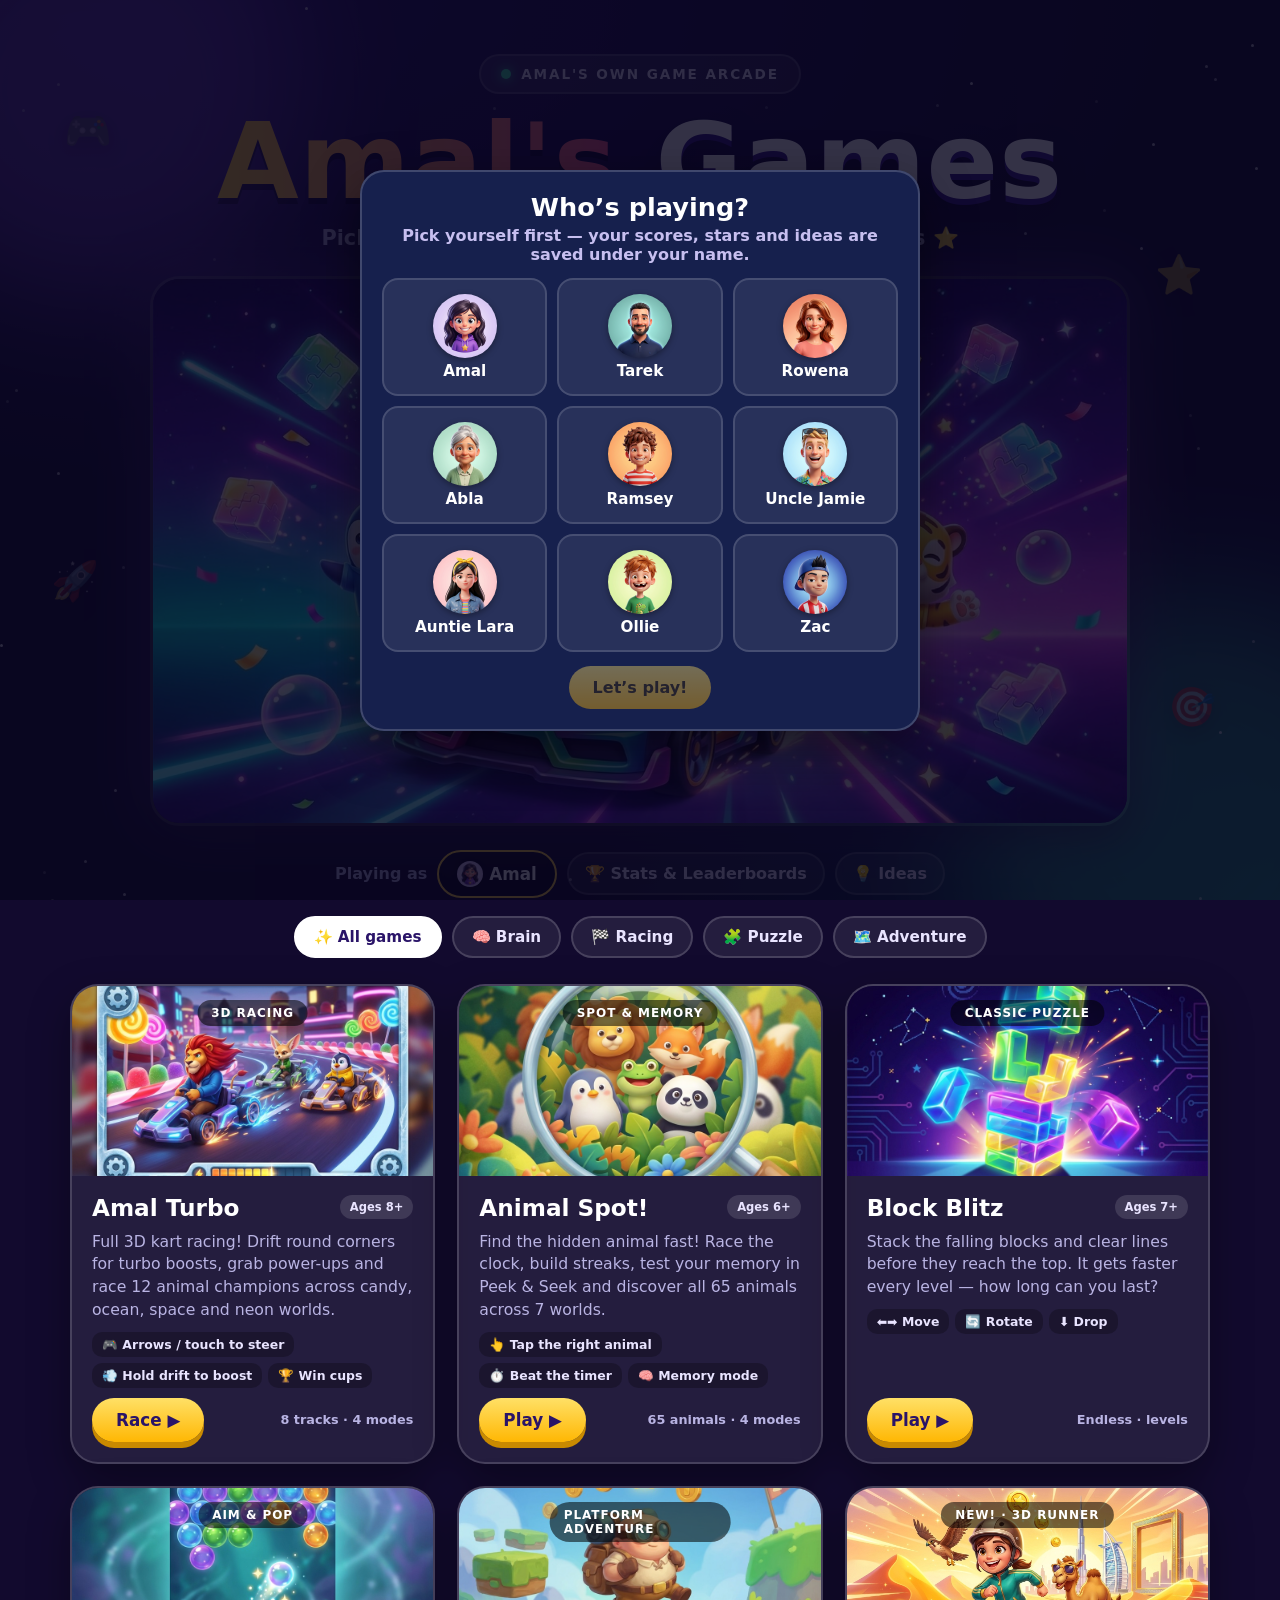
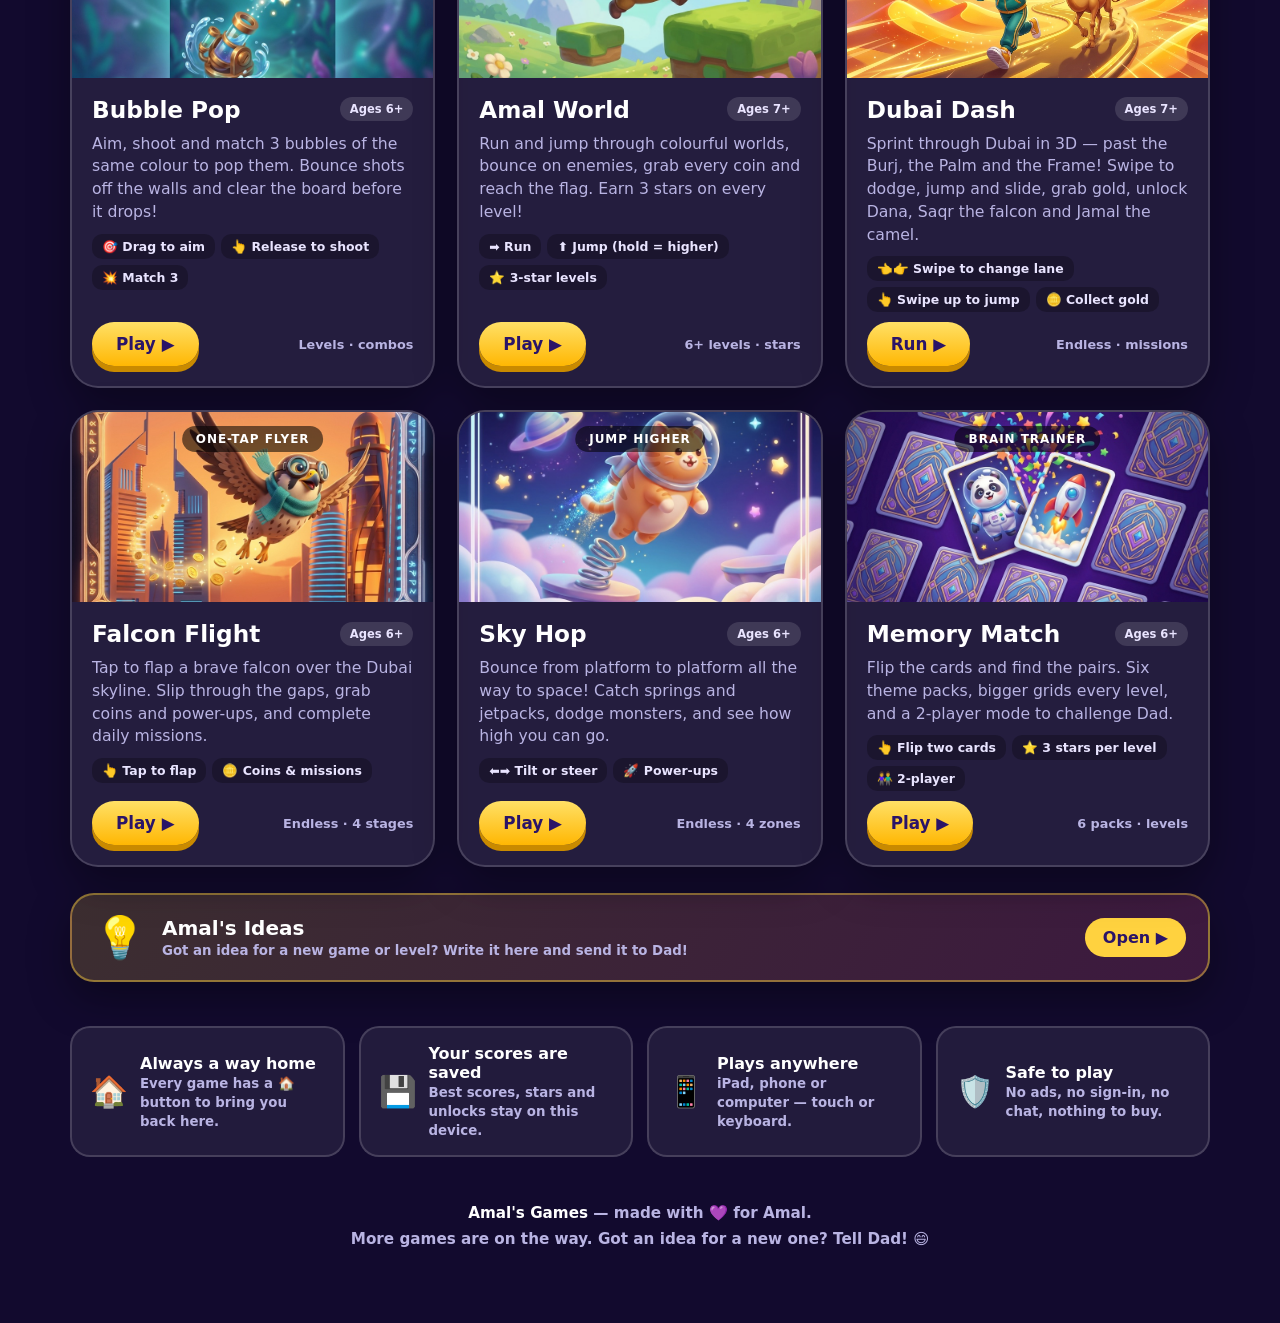
==== commit f7659fae: "Dubai Dash animated story clips, Falcon Flight & Memory Match art + hard mode, hub favicon Co-Author" ====
--- a/index.html
+++ b/index.html
@@ -9,6 +9,7 @@
   <meta name="apple-mobile-web-app-title" content="Amal's Games" />
   <link rel="apple-touch-icon" href="./animal-spot/icons/icon-192.png" />
   <title>Amal's Games</title>
+    <link rel="icon" href="data:image/svg+xml,<svg xmlns='http://www.w3.org/2000/svg' viewBox='0 0 100 100'><text y='.9em' font-size='90'>🎮</text></svg>" />
   <script src="./shared/arcade.js"></script>
   <style>
     .whobar { position: relative; z-index: 2; display: flex; align-items: center; gap: 10px; flex-wrap: wrap; justify-content: center; margin: -6px 0 18px; }
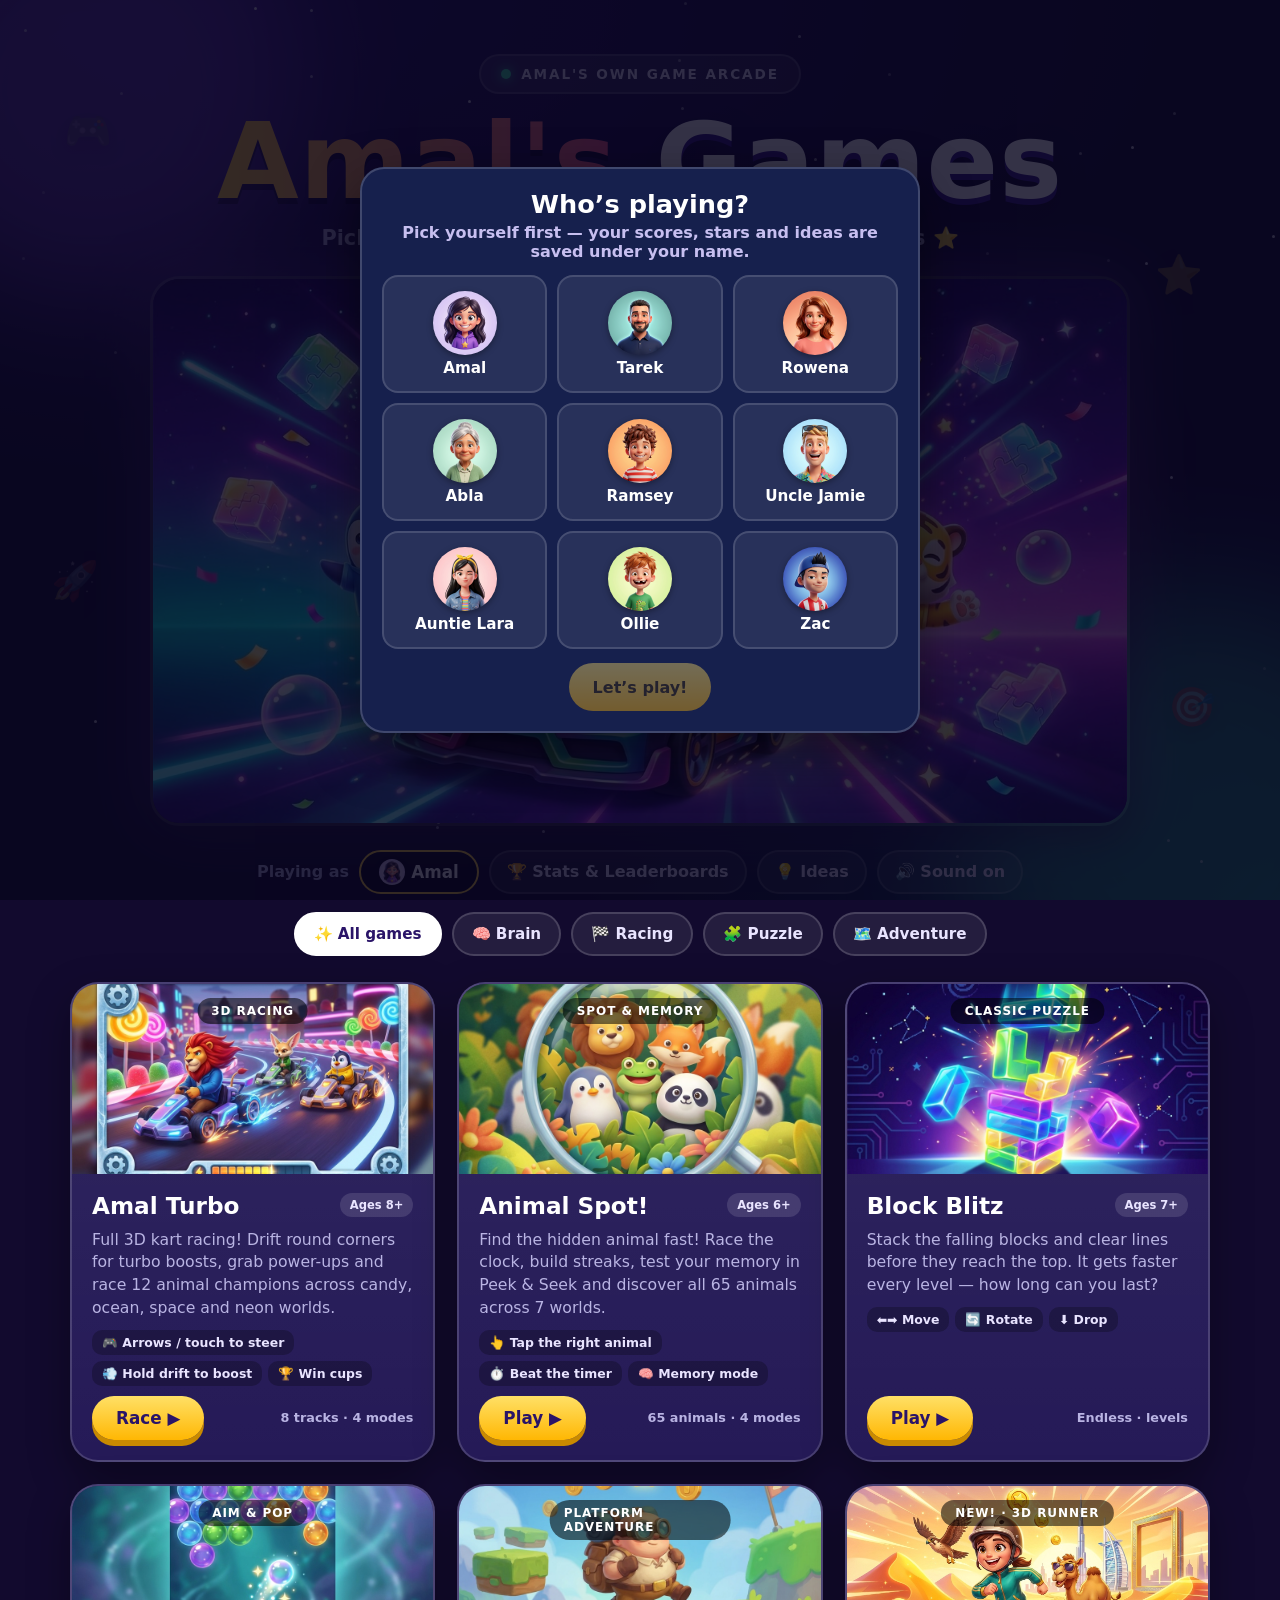
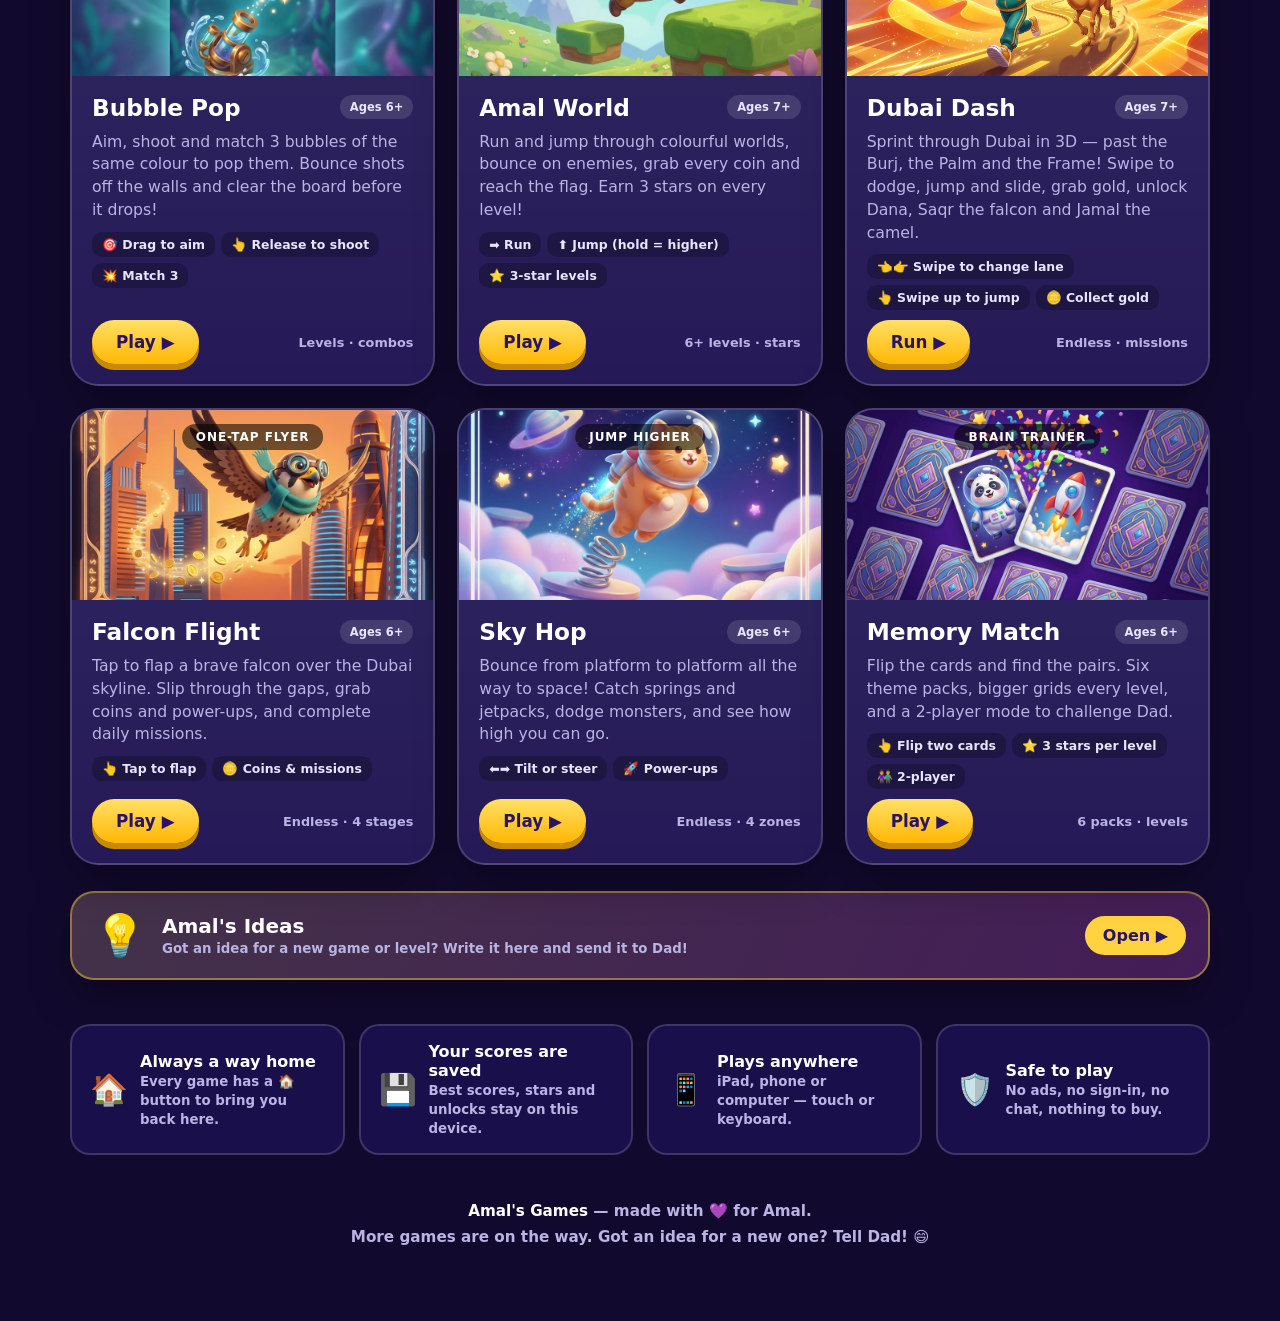
==== commit 23ff5f50: "Mobile/iPad pass, site-wide sound, Turbo controls fix + 3D drivers, Dubai Dash 3D characters, Animal" ====
--- a/index.html
+++ b/index.html
@@ -11,10 +11,12 @@
   <title>Amal's Games</title>
     <link rel="icon" href="data:image/svg+xml,<svg xmlns='http://www.w3.org/2000/svg' viewBox='0 0 100 100'><text y='.9em' font-size='90'>🎮</text></svg>" />
   <script src="./shared/arcade.js"></script>
+  <script src="./shared/sound.js"></script>
   <style>
     .whobar { position: relative; z-index: 2; display: flex; align-items: center; gap: 10px; flex-wrap: wrap; justify-content: center; margin: -6px 0 18px; }
-    .whobar .arc-chip { font-size: 1.05rem; padding: 12px 18px; border-color: var(--sun); }
-    .whobar a { color: #e9e4ff; font-weight: 900; text-decoration: none; padding: 10px 16px; border-radius: 999px; background: rgba(255,255,255,.08); border: 2px solid var(--edge); }
+    .whobar .arc-chip { font-size: 1.05rem; padding: 10px 18px; border-color: var(--sun); }
+    .whobar a, .whobar .sndbtn { display: inline-flex; align-items: center; min-height: 44px; color: #e9e4ff; font-weight: 900; font-size: 1rem; font-family: inherit; text-decoration: none; padding: 8px 16px; border-radius: 999px; background: rgba(255,255,255,.08); border: 2px solid var(--edge); cursor: pointer; white-space: nowrap; }
+    .whobar .sndbtn[aria-pressed="false"] { opacity: .7; }
     :root {
       --bg1: #120a2e; --bg2: #2a1468; --bg3: #0b3b5e;
       --ink: #ffffff; --muted: #b9b4e3;
@@ -42,10 +44,10 @@
     @keyframes twinkle { 50% { opacity: 1; transform: scale(1.6); } }
     .orb { position: absolute; border-radius: 50%; filter: blur(60px); opacity: .45; animation: drift 14s ease-in-out infinite alternate; }
     @keyframes drift { to { transform: translate(40px, -30px) scale(1.1); } }
-    .floaty { position: absolute; font-size: 2.4rem; opacity: .55; animation: bob 7s ease-in-out infinite; filter: drop-shadow(0 6px 10px rgba(0,0,0,.4)); }
+    .floaty { position: absolute; font-size: 2.4rem; opacity: .35; animation: bob 7s ease-in-out infinite; filter: drop-shadow(0 6px 10px rgba(0,0,0,.4)); }
     @keyframes bob { 0%,100% { transform: translateY(0) rotate(-6deg); } 50% { transform: translateY(-22px) rotate(6deg); } }
 
-    .wrap { position: relative; z-index: 1; max-width: 1180px; margin: 0 auto; padding: clamp(18px, 4vw, 44px) 20px 70px; }
+    .wrap { position: relative; z-index: 1; max-width: 1180px; margin: 0 auto; padding: clamp(18px, 4vw, 44px) max(20px, env(safe-area-inset-right)) calc(70px + env(safe-area-inset-bottom)) max(20px, env(safe-area-inset-left)); }
 
     /* ---------- hero ---------- */
     .hero { text-align: center; padding: 10px 0 30px; }
@@ -65,14 +67,15 @@
 
     /* ---------- filter chips ---------- */
     .chips { display: flex; gap: 10px; flex-wrap: wrap; justify-content: center; margin: 10px 0 26px; }
-    .chip { padding: 10px 18px; border-radius: 999px; font-weight: 800; background: rgba(255,255,255,.08); border: 2px solid var(--edge); color: #e9e4ff; cursor: pointer; font-size: .95rem; transition: transform .15s, background .15s; font-family: inherit; }
+    .chip { min-height: 44px; padding: 8px 18px; border-radius: 999px; font-weight: 800; background: rgba(255,255,255,.08); border: 2px solid var(--edge); color: #e9e4ff; cursor: pointer; font-size: .95rem; transition: transform .15s, background .15s; font-family: inherit; -webkit-tap-highlight-color: transparent; }
     .chip:hover { transform: translateY(-2px); }
     .chip.on { background: #fff; color: #2a1468; border-color: #fff; }
 
     /* ---------- game grid ---------- */
     .grid { display: grid; grid-template-columns: repeat(auto-fill, minmax(290px, 1fr)); gap: 22px; }
     .game { position: relative; display: flex; flex-direction: column; border-radius: 28px; overflow: hidden; text-decoration: none; color: inherit;
-      background: var(--card); border: 2px solid var(--edge); box-shadow: var(--shadow); transition: transform .18s ease, box-shadow .18s ease, border-color .18s; }
+      /* near-opaque so the floating background emojis never show through the card body */
+      background: linear-gradient(180deg, rgba(255,255,255,.09), rgba(255,255,255,.04)), #1c1150; border: 2px solid var(--edge); box-shadow: var(--shadow); transition: transform .18s ease, box-shadow .18s ease, border-color .18s; }
     .game:hover, .game:focus-visible { transform: translateY(-8px) scale(1.01); border-color: rgba(255,255,255,.4); box-shadow: 0 26px 60px rgba(0,0,0,.5); outline: none; }
     .game.hidden { display: none; }
     .art { position: relative; height: 190px; overflow: hidden; display: grid; place-items: center; }
@@ -119,6 +122,11 @@
     footer { text-align: center; color: var(--muted); margin-top: 44px; font-weight: 700; line-height: 1.7; font-size: .95rem; }
     footer b { color: #fff; }
 
+    .ideas-banner, .tip { background-color: rgba(28,17,80,.85); }
+    @media (max-width: 480px) {
+      .ideas-banner { flex-wrap: wrap; padding: 16px; } .ideas-banner .ib-go { margin-left: 0; width: 100%; text-align: center; padding: 12px; }
+      .hero { padding-bottom: 20px; } .hero-art { border-radius: 20px; }
+    }
     @media (prefers-reduced-motion: reduce) { .star, .orb, .floaty, .avatar-row span, .art .mini, .badge .dot { animation: none; } }
   </style>
 </head>
@@ -272,6 +280,8 @@
     const wb = document.getElementById('whobar');
     wb.appendChild(Arcade.chip());
     wb.insertAdjacentHTML('beforeend', '<a href="./stats/index.html">🏆 Stats & Leaderboards</a><a href="./ideas/index.html">💡 Ideas</a>');
+    wb.appendChild(Sound.toggleButton('sndbtn'));
+    Sound.wire();
     // filter chips
     const chips = document.querySelectorAll('.chip');
     const cards = document.querySelectorAll('.game');
